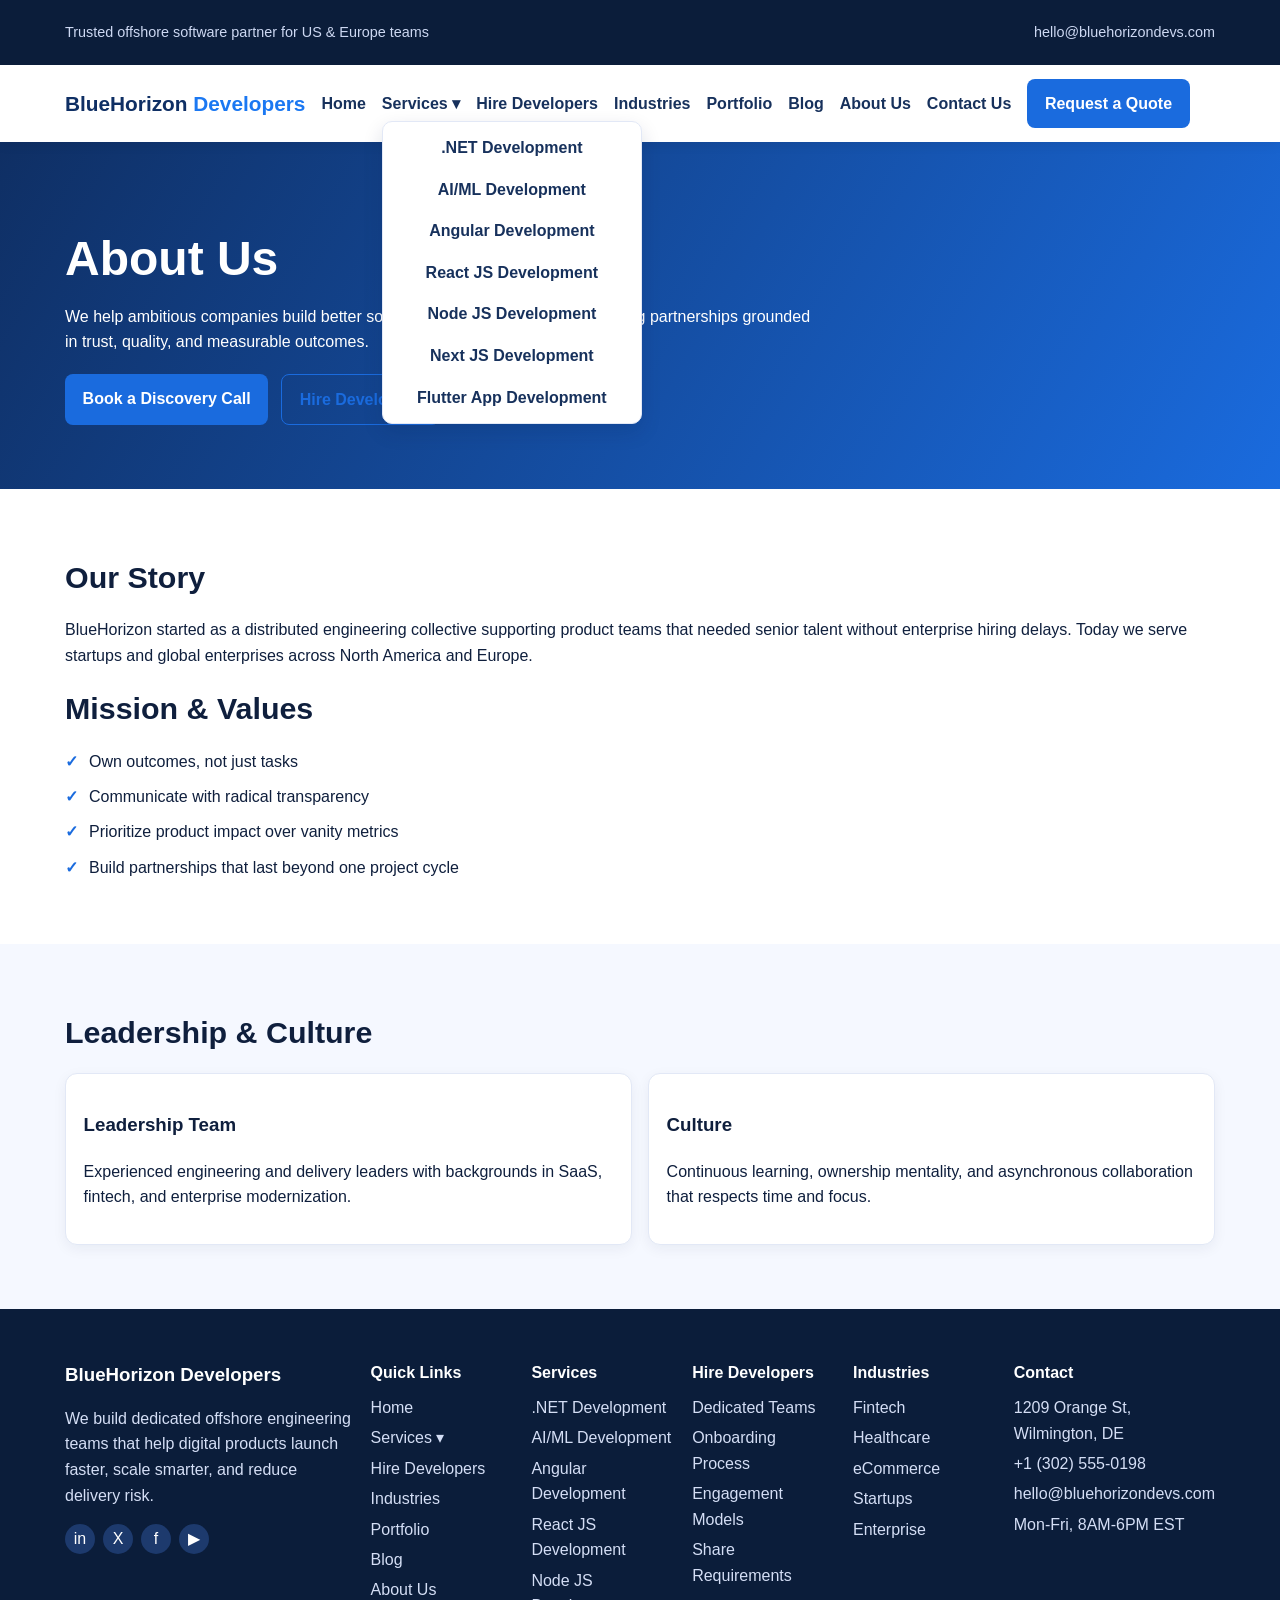
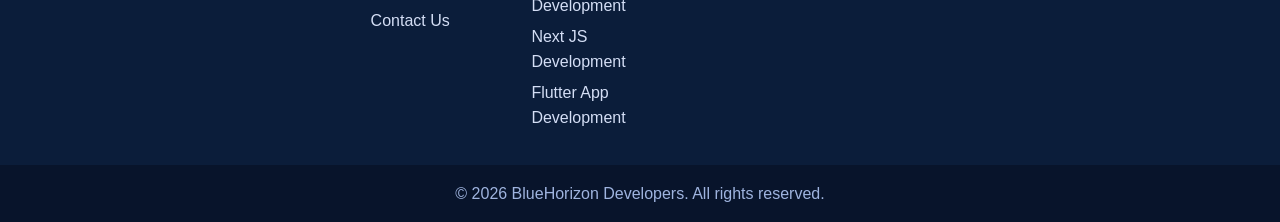
==== about.html @ 42f16ed4 "Build complete multi-page offshore development company website" ====
<!DOCTYPE html>
<html lang="en">
<head>
  <meta charset="UTF-8">
  <meta name="viewport" content="width=device-width, initial-scale=1.0">
  <title>About BlueHorizon Developers | Offshore Engineering Partner</title>
  <meta name="description" content="Learn about BlueHorizon’s mission, leadership, values, and culture behind high-performing dedicated development teams.">
  <link rel="stylesheet" href="assets/css/styles.css">
</head>
<body>
<header class="site-header">
  <div class="topbar">
    <div class="container topbar-inner">
      <p>Trusted offshore software partner for US & Europe teams</p>
      <a href="mailto:hello@bluehorizondevs.com">hello@bluehorizondevs.com</a>
    </div>
  </div>
  <div class="container nav-wrap">
    <a class="logo" href="index.html">BlueHorizon <span>Developers</span></a>
    <button class="menu-toggle" aria-label="Toggle navigation">☰</button>
    <nav class="main-nav">
      <ul><li><a href="index.html">Home</a></li>
<li class="has-submenu"><a href="services.html">Services ▾</a><ul class="submenu"><li><a href="dotnet-development.html">.NET Development</a></li><li><a href="ai-ml-development.html">AI/ML Development</a></li><li><a href="angular-development.html">Angular Development</a></li><li><a href="react-js-development.html">React JS Development</a></li><li><a href="node-js-development.html">Node JS Development</a></li><li><a href="next-js-development.html">Next JS Development</a></li><li><a href="flutter-app-development.html">Flutter App Development</a></li></ul></li>
<li><a href="hire-developers.html">Hire Developers</a></li>
<li><a href="industries.html">Industries</a></li>
<li><a href="portfolio.html">Portfolio</a></li>
<li><a href="blog.html">Blog</a></li>
<li><a href="about.html">About Us</a></li>
<li><a href="contact.html">Contact Us</a></li>
        
      </ul>
    </nav>
    <a class="btn btn-primary" href="hire-developers.html">Request a Quote</a>
  </div>
</header>
<main>
  <section class="hero">
    <div class="container">
      <h1>About Us</h1>
      <p>We help ambitious companies build better software through long-term engineering partnerships grounded in trust, quality, and measurable outcomes.</p>
      <div class="hero-actions"><a class="btn btn-primary" href="contact.html">Book a Discovery Call</a><a class="btn btn-outline" href="hire-developers.html">Hire Developers</a></div>
    </div>
  </section>
  <section class="section"><div class="container"><h2>Our Story</h2><p>BlueHorizon started as a distributed engineering collective supporting product teams that needed senior talent without enterprise hiring delays. Today we serve startups and global enterprises across North America and Europe.</p><h2>Mission & Values</h2><ul class="tick-list"><li>Own outcomes, not just tasks</li><li>Communicate with radical transparency</li><li>Prioritize product impact over vanity metrics</li><li>Build partnerships that last beyond one project cycle</li></ul></div></section><section class="section alt"><div class="container"><h2>Leadership & Culture</h2><div class="cards two"><article class="card"><h3>Leadership Team</h3><p>Experienced engineering and delivery leaders with backgrounds in SaaS, fintech, and enterprise modernization.</p></article><article class="card"><h3>Culture</h3><p>Continuous learning, ownership mentality, and asynchronous collaboration that respects time and focus.</p></article></div></div></section>
  
</main>
<footer class="site-footer">
  <div class="container footer-grid">
    <div>
      <h3>BlueHorizon Developers</h3>
      <p>We build dedicated offshore engineering teams that help digital products launch faster, scale smarter, and reduce delivery risk.</p>
      <div class="socials"><a href="#">in</a><a href="#">X</a><a href="#">f</a><a href="#">▶</a></div>
    </div>
    <div><h4>Quick Links</h4><ul><li><a href="index.html">Home</a></li><li class="has-submenu"><a href="services.html">Services ▾</a><ul class="submenu"><li><a href="dotnet-development.html">.NET Development</a></li><li><a href="ai-ml-development.html">AI/ML Development</a></li><li><a href="angular-development.html">Angular Development</a></li><li><a href="react-js-development.html">React JS Development</a></li><li><a href="node-js-development.html">Node JS Development</a></li><li><a href="next-js-development.html">Next JS Development</a></li><li><a href="flutter-app-development.html">Flutter App Development</a></li></ul></li><li><a href="hire-developers.html">Hire Developers</a></li><li><a href="industries.html">Industries</a></li><li><a href="portfolio.html">Portfolio</a></li><li><a href="blog.html">Blog</a></li><li><a href="about.html">About Us</a></li><li><a href="contact.html">Contact Us</a></li></ul></div>
    <div><h4>Services</h4><ul><li><a href="dotnet-development.html">.NET Development</a></li><li><a href="ai-ml-development.html">AI/ML Development</a></li><li><a href="angular-development.html">Angular Development</a></li><li><a href="react-js-development.html">React JS Development</a></li><li><a href="node-js-development.html">Node JS Development</a></li><li><a href="next-js-development.html">Next JS Development</a></li><li><a href="flutter-app-development.html">Flutter App Development</a></li></ul></div>
    <div><h4>Hire Developers</h4><ul><li><a href="hire-developers.html">Dedicated Teams</a></li><li><a href="hire-developers.html#onboarding">Onboarding Process</a></li><li><a href="hire-developers.html#engagement">Engagement Models</a></li><li><a href="contact.html">Share Requirements</a></li></ul></div>
    <div><h4>Industries</h4><ul><li><a href="industries.html#fintech">Fintech</a></li><li><a href="industries.html#healthcare">Healthcare</a></li><li><a href="industries.html#ecommerce">eCommerce</a></li><li><a href="industries.html#startups">Startups</a></li><li><a href="industries.html#enterprise">Enterprise</a></li></ul></div>
    <div><h4>Contact</h4><ul><li>1209 Orange St, Wilmington, DE</li><li>+1 (302) 555-0198</li><li>hello@bluehorizondevs.com</li><li>Mon-Fri, 8AM-6PM EST</li></ul></div>
  </div>
  <div class="copyright">© 2026 BlueHorizon Developers. All rights reserved.</div>
</footer>
<script src="assets/js/main.js"></script>
</body>
</html>
---- assets/css/styles.css ----
*{box-sizing:border-box}body{margin:0;font-family:Arial,Helvetica,sans-serif;color:#0f1f3d;line-height:1.6;background:#fff}a{text-decoration:none;color:inherit}ul{list-style:none;padding:0;margin:0}.container{width:min(1150px,92%);margin:0 auto}
.topbar{background:#0b1d3a;color:#cdd8f2;font-size:.9rem}.topbar-inner{display:flex;justify-content:space-between;align-items:center;padding:.4rem 0}
.site-header{position:sticky;top:0;z-index:100;background:#fff;box-shadow:0 2px 12px rgba(0,0,0,.08)}.nav-wrap{display:flex;align-items:center;gap:1rem;padding:.9rem 0}.logo{font-weight:800;font-size:1.3rem;color:#0f2f64}.logo span{color:#1b78f2}
.main-nav ul{display:flex;gap:1rem;align-items:center}.main-nav a{font-weight:600;color:#17315c}.has-submenu{position:relative}.submenu{position:absolute;left:0;top:120%;background:#fff;min-width:260px;padding:.8rem;border:1px solid #e2e8f6;border-radius:10px;display:none;flex-direction:column;gap:.6rem;box-shadow:0 8px 20px rgba(10,30,70,.14)}.has-submenu:hover .submenu{display:flex}
.btn{display:inline-block;padding:.72rem 1.1rem;border-radius:8px;font-weight:700}.btn-primary{background:#1a6bde;color:#fff}.btn-outline{border:1px solid #1a6bde;color:#1a6bde}.hero{background:linear-gradient(120deg,#0f2f64,#1a6bde);color:#fff;padding:5.5rem 0 4rem}.hero h1{font-size:clamp(1.8rem,4vw,3rem);line-height:1.2;margin:0 0 .8rem}.hero p{max-width:760px}.hero-actions{display:flex;gap:.8rem;flex-wrap:wrap;margin-top:1.2rem}
.section{padding:4rem 0}.section.alt{background:#f5f8ff}h2{font-size:1.9rem;margin:0 0 1rem}.cards{display:grid;gap:1rem}.cards.two{grid-template-columns:repeat(auto-fit,minmax(250px,1fr))}.cards.three{grid-template-columns:repeat(auto-fit,minmax(220px,1fr))}.cards.four{grid-template-columns:repeat(auto-fit,minmax(190px,1fr))}.card,.testimonial{background:#fff;border:1px solid #e2e8f6;border-radius:12px;padding:1.1rem;box-shadow:0 4px 14px rgba(12,33,70,.06)}
.steps{display:grid;grid-template-columns:repeat(auto-fit,minmax(180px,1fr));gap:1rem}.steps div{background:#fff;border:1px solid #dce5fb;border-radius:12px;padding:1rem}.steps span{display:inline-flex;background:#1a6bde;color:#fff;width:34px;height:34px;border-radius:50%;align-items:center;justify-content:center;font-weight:700}
.tick-list{display:grid;gap:.6rem;padding-left:0}.tick-list li{position:relative;padding-left:1.5rem}.tick-list li:before{content:"✓";position:absolute;left:0;color:#1a6bde;font-weight:700}.center{text-align:center}.text-link{color:#1a6bde;font-weight:700}
.logo-row{display:grid;grid-template-columns:repeat(auto-fit,minmax(120px,1fr));gap:.7rem;margin-top:1rem}.logo-row span{border:1px dashed #c9d6f4;padding:.8rem;text-align:center;border-radius:8px;color:#5770a3}
.faq-grid{display:grid;grid-template-columns:repeat(auto-fit,minmax(240px,1fr));gap:1rem}.faq-item{background:#fff;border:1px solid #dce5fb;border-radius:10px;padding:1rem}
.contact-grid{display:grid;grid-template-columns:1.1fr .9fr;gap:1.2rem}.contact-form{background:#f7faff;border:1px solid #d8e5fe;padding:1rem;border-radius:12px;display:grid;gap:.7rem}.contact-form input,.contact-form textarea{width:100%;padding:.65rem;border:1px solid #c9d9fb;border-radius:8px}.contact-form textarea{min-height:120px}.map-placeholder{margin-top:1rem;border:2px dashed #aac1ef;border-radius:10px;min-height:180px;display:grid;place-items:center;color:#47679e;background:#f8fbff}
.site-footer{background:#0b1d3a;color:#d4def5;padding:3rem 0 0}.footer-grid{display:grid;grid-template-columns:2fr repeat(5,1fr);gap:1rem}.site-footer h3,.site-footer h4{color:#fff;margin:.2rem 0 .6rem}.site-footer li{margin:.3rem 0}.socials{display:flex;gap:.5rem}.socials a{width:30px;height:30px;border-radius:50%;display:grid;place-items:center;background:#1d3a6d;color:#fff}.copyright{text-align:center;margin-top:1.8rem;padding:1rem;background:#08142b;color:#9fb4df}
.menu-toggle{display:none;margin-left:auto;border:none;background:none;font-size:1.4rem}
@media(max-width:980px){.footer-grid{grid-template-columns:repeat(2,1fr)}.contact-grid{grid-template-columns:1fr}.main-nav{display:none;position:absolute;left:4%;right:4%;top:74px;background:#fff;border:1px solid #dce5fb;border-radius:12px;padding:1rem}.main-nav ul{flex-direction:column;align-items:flex-start}.main-nav.active{display:block}.menu-toggle{display:block}.nav-wrap>.btn{display:none}.has-submenu .submenu{position:static;display:flex;box-shadow:none;border:none;padding:.4rem 0}}
@media(max-width:640px){.topbar-inner{flex-direction:column;align-items:flex-start;padding:.5rem 0}.footer-grid{grid-template-columns:1fr}}
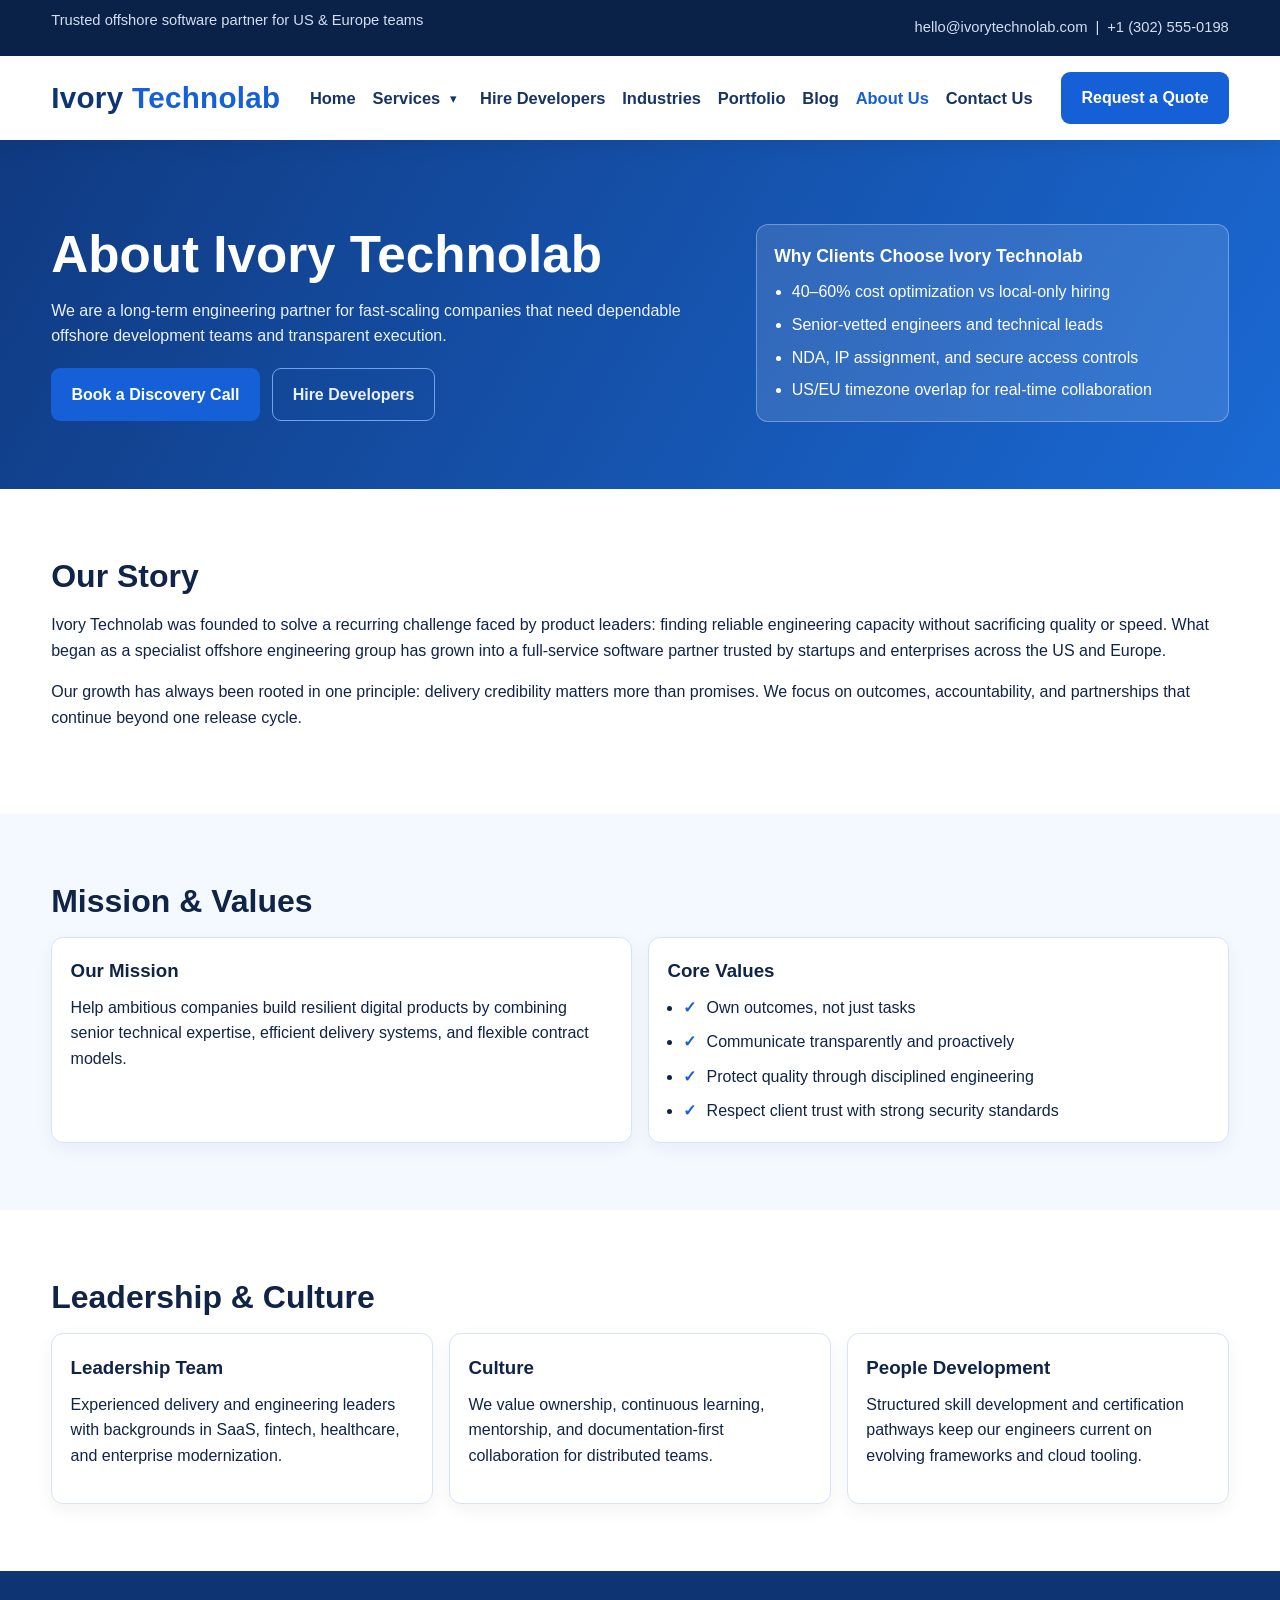
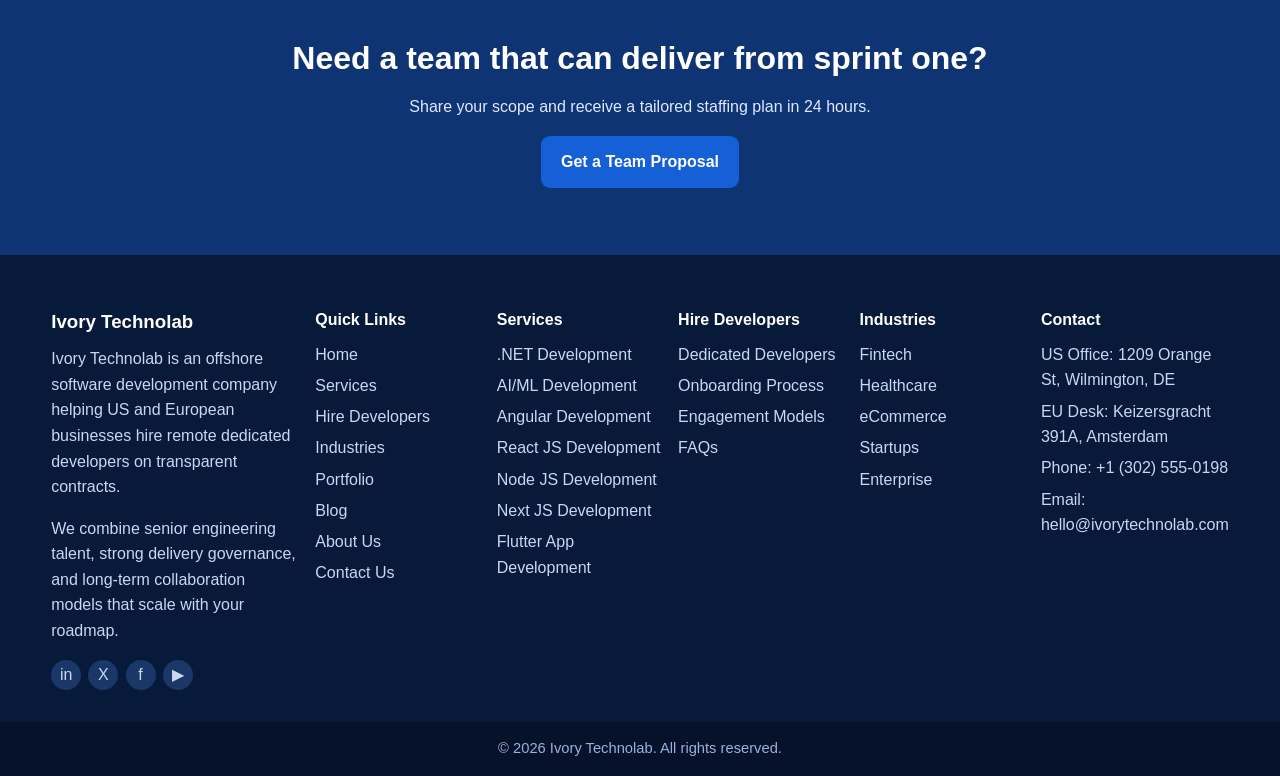
==== commit ec21d270: "Revamp site navigation, expand page content, and rebrand to Ivory Technolab" ====
--- a/about.html
+++ b/about.html
@@ -1,64 +1,87 @@
-<!DOCTYPE html>
+<!doctype html>
 <html lang="en">
 <head>
-  <meta charset="UTF-8">
-  <meta name="viewport" content="width=device-width, initial-scale=1.0">
-  <title>About BlueHorizon Developers | Offshore Engineering Partner</title>
-  <meta name="description" content="Learn about BlueHorizon’s mission, leadership, values, and culture behind high-performing dedicated development teams.">
-  <link rel="stylesheet" href="assets/css/styles.css">
+  <meta charset="UTF-8" />
+  <meta name="viewport" content="width=device-width, initial-scale=1.0" />
+  <title>About Ivory Technolab | Offshore Development Company</title>
+  <meta name="description" content="Learn the story, mission, values, leadership approach, and work culture that make Ivory Technolab a trusted offshore engineering partner." />
+  <link rel="stylesheet" href="assets/css/styles.css" />
 </head>
 <body>
-<header class="site-header">
+  <header class="site-header">
   <div class="topbar">
     <div class="container topbar-inner">
       <p>Trusted offshore software partner for US & Europe teams</p>
-      <a href="mailto:hello@bluehorizondevs.com">hello@bluehorizondevs.com</a>
+      <div class="top-contacts"><a href="mailto:hello@ivorytechnolab.com">hello@ivorytechnolab.com</a><span>|</span><a href="tel:+13025550198">+1 (302) 555-0198</a></div>
     </div>
   </div>
-  <div class="container nav-wrap">
-    <a class="logo" href="index.html">BlueHorizon <span>Developers</span></a>
+  <div class="container nav-row">
+    <a href="index.html" class="logo" aria-label="Ivory Technolab Home">Ivory <span>Technolab</span></a>
     <button class="menu-toggle" aria-label="Toggle navigation">☰</button>
-    <nav class="main-nav">
-      <ul><li><a href="index.html">Home</a></li>
-<li class="has-submenu"><a href="services.html">Services ▾</a><ul class="submenu"><li><a href="dotnet-development.html">.NET Development</a></li><li><a href="ai-ml-development.html">AI/ML Development</a></li><li><a href="angular-development.html">Angular Development</a></li><li><a href="react-js-development.html">React JS Development</a></li><li><a href="node-js-development.html">Node JS Development</a></li><li><a href="next-js-development.html">Next JS Development</a></li><li><a href="flutter-app-development.html">Flutter App Development</a></li></ul></li>
-<li><a href="hire-developers.html">Hire Developers</a></li>
-<li><a href="industries.html">Industries</a></li>
-<li><a href="portfolio.html">Portfolio</a></li>
-<li><a href="blog.html">Blog</a></li>
-<li><a href="about.html">About Us</a></li>
-<li><a href="contact.html">Contact Us</a></li>
-        
-      </ul>
+    <nav class="main-nav" aria-label="Primary Navigation">
+      <ul><li><a href="index.html">Home</a></li><li class="has-dropdown"><a href="services.html">Services</a><button class="dropdown-toggle" aria-label="Open services menu">▾</button><ul class="dropdown"><li><a href="dotnet-development.html">.NET Development</a></li><li><a href="ai-ml-development.html">AI/ML Development</a></li><li><a href="angular-development.html">Angular Development</a></li><li><a href="react-js-development.html">React JS Development</a></li><li><a href="node-js-development.html">Node JS Development</a></li><li><a href="next-js-development.html">Next JS Development</a></li><li><a href="flutter-app-development.html">Flutter App Development</a></li></ul></li><li><a href="hire-developers.html">Hire Developers</a></li><li><a href="industries.html">Industries</a></li><li><a href="portfolio.html">Portfolio</a></li><li><a href="blog.html">Blog</a></li><li><a href="about.html" class="active">About Us</a></li><li><a href="contact.html">Contact Us</a></li></ul>
     </nav>
-    <a class="btn btn-primary" href="hire-developers.html">Request a Quote</a>
+    <a class="btn btn-primary quote-btn" href="hire-developers.html">Request a Quote</a>
   </div>
 </header>
-<main>
-  <section class="hero">
-    <div class="container">
-      <h1>About Us</h1>
-      <p>We help ambitious companies build better software through long-term engineering partnerships grounded in trust, quality, and measurable outcomes.</p>
-      <div class="hero-actions"><a class="btn btn-primary" href="contact.html">Book a Discovery Call</a><a class="btn btn-outline" href="hire-developers.html">Hire Developers</a></div>
-    </div>
-  </section>
-  <section class="section"><div class="container"><h2>Our Story</h2><p>BlueHorizon started as a distributed engineering collective supporting product teams that needed senior talent without enterprise hiring delays. Today we serve startups and global enterprises across North America and Europe.</p><h2>Mission & Values</h2><ul class="tick-list"><li>Own outcomes, not just tasks</li><li>Communicate with radical transparency</li><li>Prioritize product impact over vanity metrics</li><li>Build partnerships that last beyond one project cycle</li></ul></div></section><section class="section alt"><div class="container"><h2>Leadership & Culture</h2><div class="cards two"><article class="card"><h3>Leadership Team</h3><p>Experienced engineering and delivery leaders with backgrounds in SaaS, fintech, and enterprise modernization.</p></article><article class="card"><h3>Culture</h3><p>Continuous learning, ownership mentality, and asynchronous collaboration that respects time and focus.</p></article></div></div></section>
-  
-</main>
-<footer class="site-footer">
+  <main>
+    <section class="hero">
+      <div class="container hero-grid">
+        <div>
+          <h1>About Ivory Technolab</h1>
+          <p>We are a long-term engineering partner for fast-scaling companies that need dependable offshore development teams and transparent execution.</p>
+          <div class="hero-actions">
+            <a class="btn btn-primary" href="contact.html">Book a Discovery Call</a>
+            <a class="btn btn-outline" href="hire-developers.html">Hire Developers</a>
+          </div>
+        </div>
+        <aside class="hero-panel">
+          <h3>Why Clients Choose Ivory Technolab</h3>
+          <ul>
+            <li>40–60% cost optimization vs local-only hiring</li>
+            <li>Senior-vetted engineers and technical leads</li>
+            <li>NDA, IP assignment, and secure access controls</li>
+            <li>US/EU timezone overlap for real-time collaboration</li>
+          </ul>
+        </aside>
+      </div>
+    </section>
+    <section class="section"><div class="container"><h2>Our Story</h2><p>Ivory Technolab was founded to solve a recurring challenge faced by product leaders: finding reliable engineering capacity without sacrificing quality or speed. What began as a specialist offshore engineering group has grown into a full-service software partner trusted by startups and enterprises across the US and Europe.</p><p>Our growth has always been rooted in one principle: delivery credibility matters more than promises. We focus on outcomes, accountability, and partnerships that continue beyond one release cycle.</p></div></section><section class="section alt"><div class="container"><h2>Mission & Values</h2><div class="cards two"><article class="card"><h3>Our Mission</h3><p>Help ambitious companies build resilient digital products by combining senior technical expertise, efficient delivery systems, and flexible contract models.</p></article><article class="card"><h3>Core Values</h3><ul class="tick-list"><li>Own outcomes, not just tasks</li><li>Communicate transparently and proactively</li><li>Protect quality through disciplined engineering</li><li>Respect client trust with strong security standards</li></ul></article></div></div></section><section class="section"><div class="container"><h2>Leadership & Culture</h2><div class="cards three"><article class="card"><h3>Leadership Team</h3><p>Experienced delivery and engineering leaders with backgrounds in SaaS, fintech, healthcare, and enterprise modernization.</p></article><article class="card"><h3>Culture</h3><p>We value ownership, continuous learning, mentorship, and documentation-first collaboration for distributed teams.</p></article><article class="card"><h3>People Development</h3><p>Structured skill development and certification pathways keep our engineers current on evolving frameworks and cloud tooling.</p></article></div></div></section>
+    
+    <section class="section cta-strip"><div class="container"><h2>Need a team that can deliver from sprint one?</h2><p>Share your scope and receive a tailored staffing plan in 24 hours.</p><a class="btn btn-primary" href="contact.html">Get a Team Proposal</a></div></section>
+  </main>
+  <footer class="site-footer">
   <div class="container footer-grid">
-    <div>
-      <h3>BlueHorizon Developers</h3>
-      <p>We build dedicated offshore engineering teams that help digital products launch faster, scale smarter, and reduce delivery risk.</p>
-      <div class="socials"><a href="#">in</a><a href="#">X</a><a href="#">f</a><a href="#">▶</a></div>
-    </div>
-    <div><h4>Quick Links</h4><ul><li><a href="index.html">Home</a></li><li class="has-submenu"><a href="services.html">Services ▾</a><ul class="submenu"><li><a href="dotnet-development.html">.NET Development</a></li><li><a href="ai-ml-development.html">AI/ML Development</a></li><li><a href="angular-development.html">Angular Development</a></li><li><a href="react-js-development.html">React JS Development</a></li><li><a href="node-js-development.html">Node JS Development</a></li><li><a href="next-js-development.html">Next JS Development</a></li><li><a href="flutter-app-development.html">Flutter App Development</a></li></ul></li><li><a href="hire-developers.html">Hire Developers</a></li><li><a href="industries.html">Industries</a></li><li><a href="portfolio.html">Portfolio</a></li><li><a href="blog.html">Blog</a></li><li><a href="about.html">About Us</a></li><li><a href="contact.html">Contact Us</a></li></ul></div>
-    <div><h4>Services</h4><ul><li><a href="dotnet-development.html">.NET Development</a></li><li><a href="ai-ml-development.html">AI/ML Development</a></li><li><a href="angular-development.html">Angular Development</a></li><li><a href="react-js-development.html">React JS Development</a></li><li><a href="node-js-development.html">Node JS Development</a></li><li><a href="next-js-development.html">Next JS Development</a></li><li><a href="flutter-app-development.html">Flutter App Development</a></li></ul></div>
-    <div><h4>Hire Developers</h4><ul><li><a href="hire-developers.html">Dedicated Teams</a></li><li><a href="hire-developers.html#onboarding">Onboarding Process</a></li><li><a href="hire-developers.html#engagement">Engagement Models</a></li><li><a href="contact.html">Share Requirements</a></li></ul></div>
-    <div><h4>Industries</h4><ul><li><a href="industries.html#fintech">Fintech</a></li><li><a href="industries.html#healthcare">Healthcare</a></li><li><a href="industries.html#ecommerce">eCommerce</a></li><li><a href="industries.html#startups">Startups</a></li><li><a href="industries.html#enterprise">Enterprise</a></li></ul></div>
-    <div><h4>Contact</h4><ul><li>1209 Orange St, Wilmington, DE</li><li>+1 (302) 555-0198</li><li>hello@bluehorizondevs.com</li><li>Mon-Fri, 8AM-6PM EST</li></ul></div>
+    <section>
+      <h3>Ivory Technolab</h3>
+      <p>Ivory Technolab is an offshore software development company helping US and European businesses hire remote dedicated developers on transparent contracts.</p>
+      <p>We combine senior engineering talent, strong delivery governance, and long-term collaboration models that scale with your roadmap.</p>
+      <div class="socials"><a href="#" aria-label="LinkedIn">in</a><a href="#" aria-label="X">X</a><a href="#" aria-label="Facebook">f</a><a href="#" aria-label="YouTube">▶</a></div>
+    </section>
+    <section><h4>Quick Links</h4><ul><li><a href="index.html">Home</a></li><li><a href="services.html">Services</a></li><li><a href="hire-developers.html">Hire Developers</a></li><li><a href="industries.html">Industries</a></li><li><a href="portfolio.html">Portfolio</a></li><li><a href="blog.html">Blog</a></li><li><a href="about.html">About Us</a></li><li><a href="contact.html">Contact Us</a></li></ul></section>
+    <section><h4>Services</h4><ul><li><a href="dotnet-development.html">.NET Development</a></li><li><a href="ai-ml-development.html">AI/ML Development</a></li><li><a href="angular-development.html">Angular Development</a></li><li><a href="react-js-development.html">React JS Development</a></li><li><a href="node-js-development.html">Node JS Development</a></li><li><a href="next-js-development.html">Next JS Development</a></li><li><a href="flutter-app-development.html">Flutter App Development</a></li></ul></section>
+    <section><h4>Hire Developers</h4><ul>
+      <li><a href="hire-developers.html">Dedicated Developers</a></li>
+      <li><a href="hire-developers.html#onboarding">Onboarding Process</a></li>
+      <li><a href="hire-developers.html#engagement-models">Engagement Models</a></li>
+      <li><a href="hire-developers.html#faq">FAQs</a></li>
+    </ul></section>
+    <section><h4>Industries</h4><ul>
+      <li><a href="industries.html#fintech">Fintech</a></li>
+      <li><a href="industries.html#healthcare">Healthcare</a></li>
+      <li><a href="industries.html#ecommerce">eCommerce</a></li>
+      <li><a href="industries.html#startups">Startups</a></li>
+      <li><a href="industries.html#enterprise">Enterprise</a></li>
+    </ul></section>
+    <section><h4>Contact</h4><ul>
+      <li>US Office: 1209 Orange St, Wilmington, DE</li>
+      <li>EU Desk: Keizersgracht 391A, Amsterdam</li>
+      <li>Phone: +1 (302) 555-0198</li>
+      <li>Email: hello@ivorytechnolab.com</li>
+    </ul></section>
   </div>
-  <div class="copyright">© 2026 BlueHorizon Developers. All rights reserved.</div>
+  <div class="copyright">© 2026 Ivory Technolab. All rights reserved.</div>
 </footer>
-<script src="assets/js/main.js"></script>
+  <script src="assets/js/main.js"></script>
 </body>
 </html>
--- a/assets/css/styles.css
+++ b/assets/css/styles.css
@@ -1,15 +1,120 @@
-*{box-sizing:border-box}body{margin:0;font-family:Arial,Helvetica,sans-serif;color:#0f1f3d;line-height:1.6;background:#fff}a{text-decoration:none;color:inherit}ul{list-style:none;padding:0;margin:0}.container{width:min(1150px,92%);margin:0 auto}
-.topbar{background:#0b1d3a;color:#cdd8f2;font-size:.9rem}.topbar-inner{display:flex;justify-content:space-between;align-items:center;padding:.4rem 0}
-.site-header{position:sticky;top:0;z-index:100;background:#fff;box-shadow:0 2px 12px rgba(0,0,0,.08)}.nav-wrap{display:flex;align-items:center;gap:1rem;padding:.9rem 0}.logo{font-weight:800;font-size:1.3rem;color:#0f2f64}.logo span{color:#1b78f2}
-.main-nav ul{display:flex;gap:1rem;align-items:center}.main-nav a{font-weight:600;color:#17315c}.has-submenu{position:relative}.submenu{position:absolute;left:0;top:120%;background:#fff;min-width:260px;padding:.8rem;border:1px solid #e2e8f6;border-radius:10px;display:none;flex-direction:column;gap:.6rem;box-shadow:0 8px 20px rgba(10,30,70,.14)}.has-submenu:hover .submenu{display:flex}
-.btn{display:inline-block;padding:.72rem 1.1rem;border-radius:8px;font-weight:700}.btn-primary{background:#1a6bde;color:#fff}.btn-outline{border:1px solid #1a6bde;color:#1a6bde}.hero{background:linear-gradient(120deg,#0f2f64,#1a6bde);color:#fff;padding:5.5rem 0 4rem}.hero h1{font-size:clamp(1.8rem,4vw,3rem);line-height:1.2;margin:0 0 .8rem}.hero p{max-width:760px}.hero-actions{display:flex;gap:.8rem;flex-wrap:wrap;margin-top:1.2rem}
-.section{padding:4rem 0}.section.alt{background:#f5f8ff}h2{font-size:1.9rem;margin:0 0 1rem}.cards{display:grid;gap:1rem}.cards.two{grid-template-columns:repeat(auto-fit,minmax(250px,1fr))}.cards.three{grid-template-columns:repeat(auto-fit,minmax(220px,1fr))}.cards.four{grid-template-columns:repeat(auto-fit,minmax(190px,1fr))}.card,.testimonial{background:#fff;border:1px solid #e2e8f6;border-radius:12px;padding:1.1rem;box-shadow:0 4px 14px rgba(12,33,70,.06)}
-.steps{display:grid;grid-template-columns:repeat(auto-fit,minmax(180px,1fr));gap:1rem}.steps div{background:#fff;border:1px solid #dce5fb;border-radius:12px;padding:1rem}.steps span{display:inline-flex;background:#1a6bde;color:#fff;width:34px;height:34px;border-radius:50%;align-items:center;justify-content:center;font-weight:700}
-.tick-list{display:grid;gap:.6rem;padding-left:0}.tick-list li{position:relative;padding-left:1.5rem}.tick-list li:before{content:"✓";position:absolute;left:0;color:#1a6bde;font-weight:700}.center{text-align:center}.text-link{color:#1a6bde;font-weight:700}
-.logo-row{display:grid;grid-template-columns:repeat(auto-fit,minmax(120px,1fr));gap:.7rem;margin-top:1rem}.logo-row span{border:1px dashed #c9d6f4;padding:.8rem;text-align:center;border-radius:8px;color:#5770a3}
-.faq-grid{display:grid;grid-template-columns:repeat(auto-fit,minmax(240px,1fr));gap:1rem}.faq-item{background:#fff;border:1px solid #dce5fb;border-radius:10px;padding:1rem}
-.contact-grid{display:grid;grid-template-columns:1.1fr .9fr;gap:1.2rem}.contact-form{background:#f7faff;border:1px solid #d8e5fe;padding:1rem;border-radius:12px;display:grid;gap:.7rem}.contact-form input,.contact-form textarea{width:100%;padding:.65rem;border:1px solid #c9d9fb;border-radius:8px}.contact-form textarea{min-height:120px}.map-placeholder{margin-top:1rem;border:2px dashed #aac1ef;border-radius:10px;min-height:180px;display:grid;place-items:center;color:#47679e;background:#f8fbff}
-.site-footer{background:#0b1d3a;color:#d4def5;padding:3rem 0 0}.footer-grid{display:grid;grid-template-columns:2fr repeat(5,1fr);gap:1rem}.site-footer h3,.site-footer h4{color:#fff;margin:.2rem 0 .6rem}.site-footer li{margin:.3rem 0}.socials{display:flex;gap:.5rem}.socials a{width:30px;height:30px;border-radius:50%;display:grid;place-items:center;background:#1d3a6d;color:#fff}.copyright{text-align:center;margin-top:1.8rem;padding:1rem;background:#08142b;color:#9fb4df}
-.menu-toggle{display:none;margin-left:auto;border:none;background:none;font-size:1.4rem}
-@media(max-width:980px){.footer-grid{grid-template-columns:repeat(2,1fr)}.contact-grid{grid-template-columns:1fr}.main-nav{display:none;position:absolute;left:4%;right:4%;top:74px;background:#fff;border:1px solid #dce5fb;border-radius:12px;padding:1rem}.main-nav ul{flex-direction:column;align-items:flex-start}.main-nav.active{display:block}.menu-toggle{display:block}.nav-wrap>.btn{display:none}.has-submenu .submenu{position:static;display:flex;box-shadow:none;border:none;padding:.4rem 0}}
-@media(max-width:640px){.topbar-inner{flex-direction:column;align-items:flex-start;padding:.5rem 0}.footer-grid{grid-template-columns:1fr}}
+
+:root {
+  --primary: #155fd7;
+  --primary-dark: #0f3473;
+  --ink: #102447;
+  --muted: #5f7397;
+  --bg-alt: #f4f8ff;
+  --white: #ffffff;
+  --border: #d8e3f7;
+}
+* { box-sizing: border-box; }
+body { margin: 0; font-family: Inter, Segoe UI, Arial, sans-serif; color: var(--ink); line-height: 1.6; }
+a { color: inherit; text-decoration: none; }
+ul { list-style: none; margin: 0; padding: 0; }
+.container { width: min(1180px, 92%); margin: 0 auto; }
+
+.topbar { background: #0a2148; color: #d4def3; font-size: .92rem; }
+.topbar-inner { display: flex; justify-content: space-between; gap: 1rem; align-items: center; padding: .55rem 0; }
+.top-contacts { display: flex; gap: .5rem; align-items: center; }
+
+.site-header { position: sticky; top: 0; z-index: 100; background: var(--white); box-shadow: 0 4px 20px rgba(7, 20, 44, .08); }
+.nav-row { display: flex; align-items: center; gap: 1.2rem; padding: 1rem 0; }
+.logo { font-size: 1.85rem; font-weight: 800; color: var(--primary-dark); letter-spacing: .3px; min-width: 230px; }
+.logo span { color: var(--primary); }
+.main-nav { flex: 1; }
+.main-nav > ul { display: flex; align-items: center; gap: 1.05rem; justify-content: center; }
+.main-nav a { font-weight: 650; font-size: 1.03rem; color: #173463; }
+.main-nav a.active { color: var(--primary); }
+
+.has-dropdown { position: relative; display: flex; align-items: center; gap: .25rem; }
+.dropdown-toggle { border: 0; background: transparent; color: #173463; cursor: pointer; font-size: .8rem; }
+.dropdown { position: absolute; top: 130%; left: 0; min-width: 290px; background: var(--white); border: 1px solid var(--border); border-radius: 12px; padding: .7rem; display: none; box-shadow: 0 14px 32px rgba(11, 30, 74, .16); }
+.dropdown li a { display: block; padding: .52rem .5rem; border-radius: 8px; }
+.dropdown li a:hover { background: #edf4ff; color: var(--primary); }
+.has-dropdown:hover .dropdown { display: block; }
+
+.btn { display: inline-flex; align-items: center; justify-content: center; padding: .78rem 1.2rem; border-radius: 9px; font-weight: 700; border: 1px solid transparent; cursor: pointer; }
+.btn-primary { background: var(--primary); color: #fff; }
+.btn-outline { border-color: #71a2f0; color: #e8f0ff; background: transparent; }
+.quote-btn { white-space: nowrap; }
+
+.hero { background: linear-gradient(120deg, #103a81, #1a69d4); color: #fff; padding: 5.2rem 0 4.2rem; }
+.hero-grid { display: grid; grid-template-columns: 1.3fr .9fr; gap: 1.3rem; align-items: start; }
+.hero h1 { margin: 0 0 .8rem; line-height: 1.2; font-size: clamp(2rem, 4.2vw, 3.2rem); }
+.hero p { max-width: 760px; color: #e9f1ff; }
+.hero-actions { display: flex; flex-wrap: wrap; gap: .8rem; margin-top: 1.2rem; }
+.hero-panel { background: rgba(255,255,255,.12); border: 1px solid rgba(255,255,255,.3); padding: 1.1rem; border-radius: 12px; }
+.hero-panel h3 { margin-top: 0; font-size: 1.1rem; }
+.hero-panel ul { display: grid; gap: .45rem; list-style: disc; padding-left: 1.1rem; }
+
+.section { padding: 4.2rem 0; }
+.section.alt { background: var(--bg-alt); }
+h2 { margin: 0 0 1rem; font-size: clamp(1.55rem, 2.6vw, 2rem); line-height: 1.25; }
+h3 { margin: 0 0 .55rem; }
+h4 { margin: .6rem 0 .35rem; }
+p { margin-top: 0; }
+
+.cards { display: grid; gap: 1rem; }
+.cards.two { grid-template-columns: repeat(auto-fit, minmax(270px, 1fr)); }
+.cards.three { grid-template-columns: repeat(auto-fit, minmax(240px, 1fr)); }
+.cards.four { grid-template-columns: repeat(auto-fit, minmax(210px, 1fr)); }
+.card, .testimonial { background: #fff; border: 1px solid var(--border); border-radius: 12px; padding: 1.15rem; box-shadow: 0 6px 18px rgba(9, 25, 61, .05); }
+.card ul { list-style: disc; padding-left: 1rem; }
+
+.steps { display: grid; gap: 1rem; grid-template-columns: repeat(auto-fit, minmax(220px, 1fr)); }
+.steps article { border: 1px solid var(--border); border-radius: 12px; background: #fff; padding: 1rem; }
+.steps span { width: 34px; height: 34px; display: grid; place-items: center; border-radius: 50%; background: var(--primary); color: #fff; font-weight: 700; margin-bottom: .5rem; }
+
+.tick-list { display: grid; gap: .55rem; }
+.tick-list li { position: relative; padding-left: 1.45rem; }
+.tick-list li::before { content: '✓'; color: var(--primary); position: absolute; left: 0; font-weight: 700; }
+
+.section-link { margin-top: 1rem; font-weight: 700; color: var(--primary); }
+.logo-row { margin-top: 1rem; display: grid; gap: .8rem; grid-template-columns: repeat(auto-fit, minmax(120px, 1fr)); }
+.logo-row span { border: 1px dashed #abc0e7; border-radius: 8px; color: #5f79a7; text-align: center; padding: .75rem; }
+
+.faq-grid { display: grid; gap: 1rem; grid-template-columns: repeat(auto-fit, minmax(260px, 1fr)); }
+.faq-item { background: #fff; border: 1px solid var(--border); border-radius: 10px; padding: 1rem; }
+
+.contact-grid { display: grid; grid-template-columns: 1.1fr .9fr; gap: 1.2rem; }
+.contact-form { background: #f8fbff; border: 1px solid var(--border); border-radius: 12px; padding: 1.1rem; display: grid; gap: .7rem; }
+.contact-form input, .contact-form select, .contact-form textarea { width: 100%; padding: .65rem; border: 1px solid #cad8f4; border-radius: 8px; font: inherit; }
+.contact-form textarea { min-height: 120px; }
+.map-placeholder { border: 2px dashed #afc4ea; background: #f7fbff; min-height: 190px; border-radius: 12px; display: grid; place-items: center; color: #5272a3; }
+
+.cta-strip { background: #0f3473; color: #dfeaff; text-align: center; }
+.cta-strip h2 { color: #fff; }
+
+.site-footer { background: #081a3a; color: #cad7f0; }
+.footer-grid { display: grid; grid-template-columns: 1.5fr repeat(5, 1fr); gap: 1rem; padding: 3rem 0 2rem; }
+.site-footer h3, .site-footer h4 { color: #fff; margin: .2rem 0 .6rem; }
+.site-footer li { margin: .35rem 0; }
+.site-footer a:hover { color: #fff; }
+.socials { display: flex; gap: .45rem; margin-top: .6rem; }
+.socials a { width: 30px; height: 30px; background: #1b3768; border-radius: 50%; display: grid; place-items: center; }
+.copyright { text-align: center; padding: .95rem; background: #06122a; color: #9ab1da; font-size: .92rem; }
+
+.menu-toggle { display: none; background: transparent; border: 0; font-size: 1.55rem; margin-left: auto; }
+
+@media (max-width: 1080px) {
+  .logo { min-width: 180px; font-size: 1.55rem; }
+  .main-nav > ul { gap: .8rem; }
+  .main-nav a { font-size: .96rem; }
+}
+@media (max-width: 980px) {
+  .hero-grid { grid-template-columns: 1fr; }
+  .main-nav { display: none; position: absolute; left: 4%; right: 4%; top: 114px; background: #fff; border: 1px solid var(--border); border-radius: 12px; padding: .9rem; }
+  .main-nav.open { display: block; }
+  .main-nav > ul { flex-direction: column; align-items: flex-start; }
+  .dropdown { position: static; display: block; border: 0; box-shadow: none; padding: .4rem 0 0 .6rem; min-width: auto; }
+  .has-dropdown:hover .dropdown { display: block; }
+  .quote-btn { display: none; }
+  .menu-toggle { display: block; }
+  .footer-grid { grid-template-columns: repeat(2, 1fr); }
+  .contact-grid { grid-template-columns: 1fr; }
+}
+@media (max-width: 640px) {
+  .topbar-inner { flex-direction: column; align-items: flex-start; }
+  .footer-grid { grid-template-columns: 1fr; }
+}
